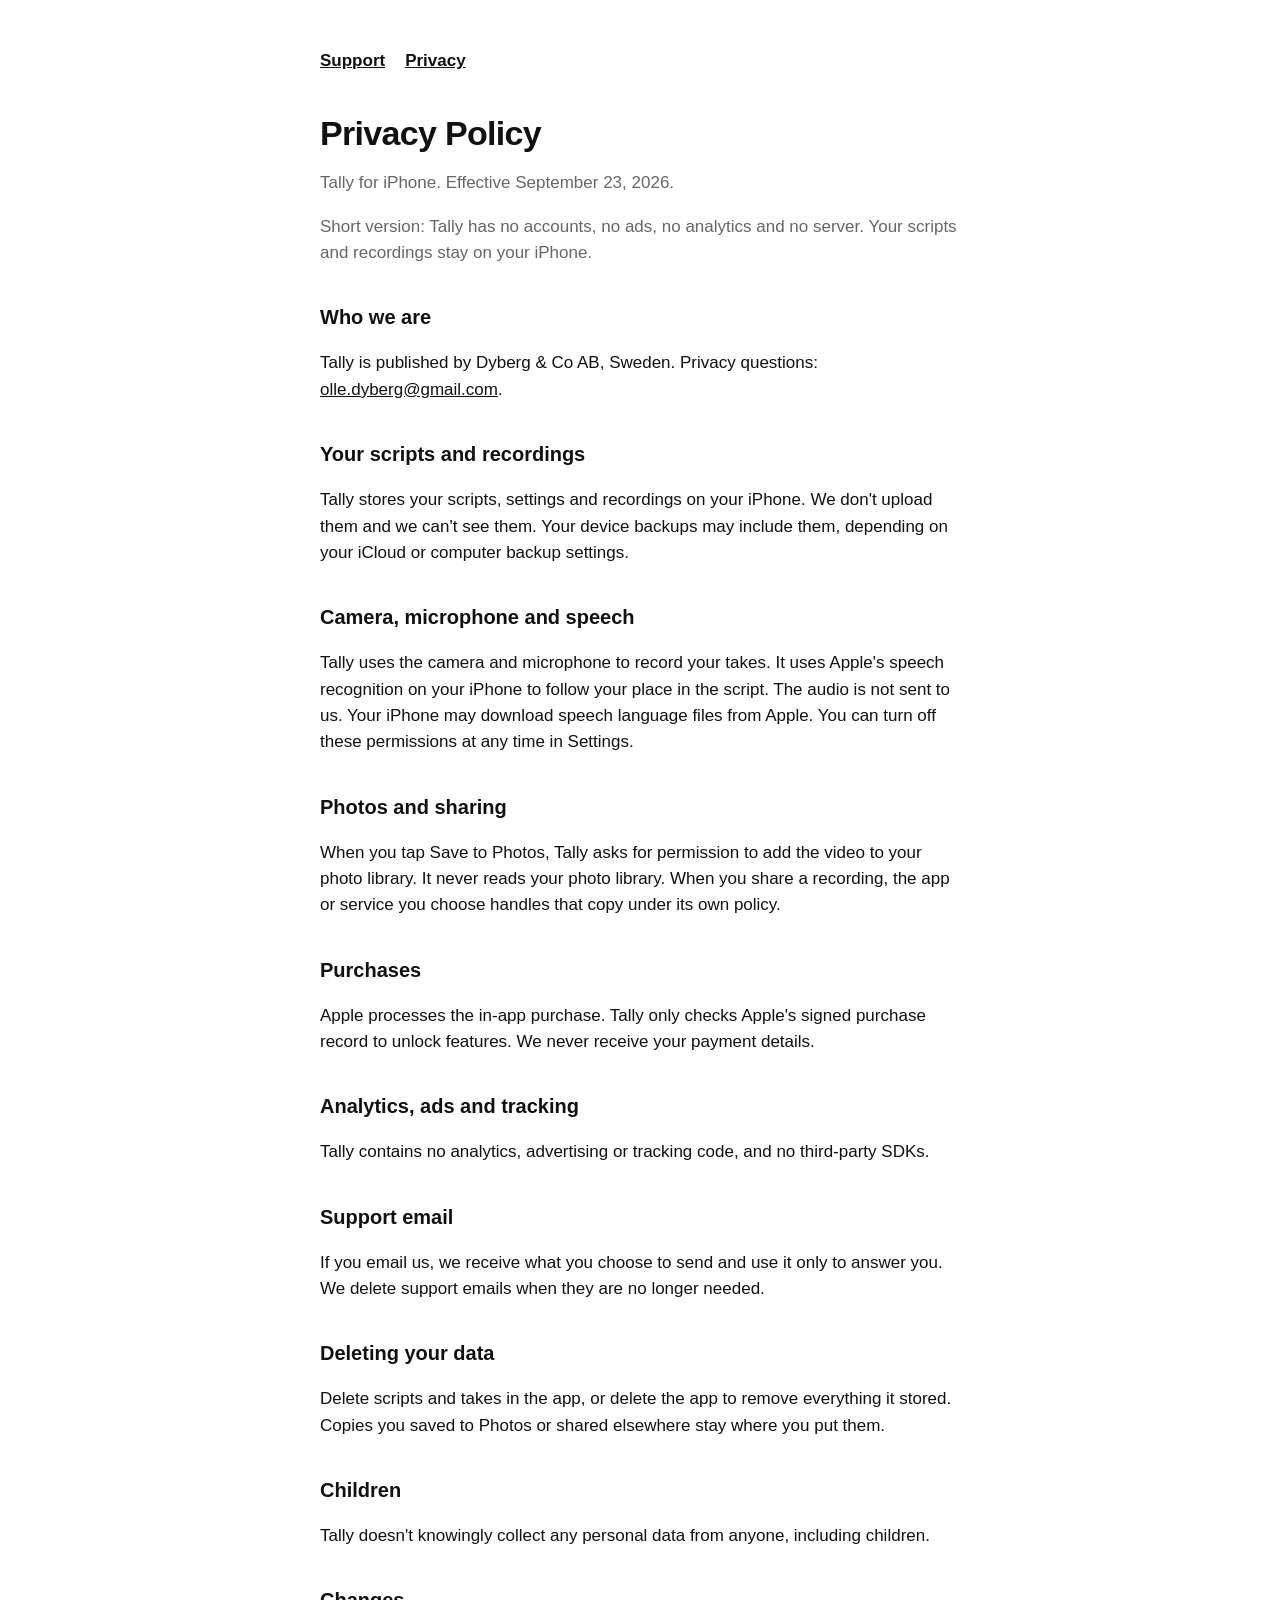
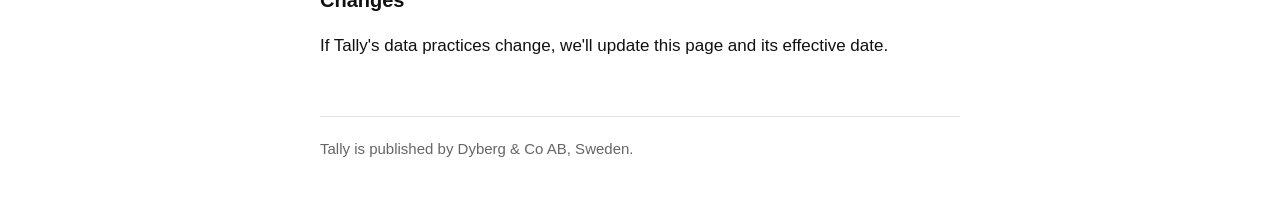
==== privacy.html @ 757ba978 "Tally support and privacy pages" ====
<!doctype html>
<html lang="en">
<head>
<meta charset="utf-8">
<meta name="viewport" content="width=device-width, initial-scale=1">
<title>Tally Privacy Policy</title>
<meta name="description" content="How Tally handles your scripts, recordings, camera, microphone and speech data.">
<link rel="stylesheet" href="style.css">
</head>
<body>
<main>
<nav><a href="./">Support</a><a href="privacy.html">Privacy</a></nav>
<h1>Privacy Policy</h1>
<p class="meta">Tally for iPhone. Effective September 23, 2026.</p>
<p class="lede">Short version: Tally has no accounts, no ads, no analytics and no server. Your scripts and recordings stay on your iPhone.</p>

<h2>Who we are</h2>
<p>Tally is published by Dyberg &amp; Co AB, Sweden. Privacy questions: <a href="mailto:olle.dyberg@gmail.com?subject=Tally%20privacy">olle.dyberg@gmail.com</a>.</p>

<h2>Your scripts and recordings</h2>
<p>Tally stores your scripts, settings and recordings on your iPhone. We don't upload them and we can't see them. Your device backups may include them, depending on your iCloud or computer backup settings.</p>

<h2>Camera, microphone and speech</h2>
<p>Tally uses the camera and microphone to record your takes. It uses Apple's speech recognition on your iPhone to follow your place in the script. The audio is not sent to us. Your iPhone may download speech language files from Apple. You can turn off these permissions at any time in Settings.</p>

<h2>Photos and sharing</h2>
<p>When you tap Save to Photos, Tally asks for permission to add the video to your photo library. It never reads your photo library. When you share a recording, the app or service you choose handles that copy under its own policy.</p>

<h2>Purchases</h2>
<p>Apple processes the in-app purchase. Tally only checks Apple's signed purchase record to unlock features. We never receive your payment details.</p>

<h2>Analytics, ads and tracking</h2>
<p>Tally contains no analytics, advertising or tracking code, and no third-party SDKs.</p>

<h2>Support email</h2>
<p>If you email us, we receive what you choose to send and use it only to answer you. We delete support emails when they are no longer needed.</p>

<h2>Deleting your data</h2>
<p>Delete scripts and takes in the app, or delete the app to remove everything it stored. Copies you saved to Photos or shared elsewhere stay where you put them.</p>

<h2>Children</h2>
<p>Tally doesn't knowingly collect any personal data from anyone, including children.</p>

<h2>Changes</h2>
<p>If Tally's data practices change, we'll update this page and its effective date.</p>

<footer>Tally is published by Dyberg &amp; Co AB, Sweden.</footer>
</main>
</body>
</html>
---- style.css ----
:root { color-scheme: light dark; --bg: #fff; --fg: #111; --muted: #666; --line: #e5e5e5; }
@media (prefers-color-scheme: dark) { :root { --bg: #000; --fg: #f2f2f2; --muted: #9a9a9a; --line: #2a2a2a; } }
* { box-sizing: border-box; }
body { margin: 0; background: var(--bg); color: var(--fg); font: 17px/1.55 -apple-system, BlinkMacSystemFont, "SF Pro Text", "Helvetica Neue", Arial, sans-serif; }
main { max-width: 680px; margin: 0 auto; padding: 48px 20px 64px; }
h1 { font-size: 34px; line-height: 1.15; margin: 0 0 8px; letter-spacing: -0.02em; }
h2 { font-size: 20px; margin: 36px 0 8px; }
p, li { color: var(--fg); }
.lede, .meta { color: var(--muted); }
nav { display: flex; gap: 20px; margin-bottom: 40px; font-weight: 600; }
a { color: inherit; }
ul { padding-left: 20px; }
footer { margin-top: 56px; padding-top: 20px; border-top: 1px solid var(--line); color: var(--muted); font-size: 15px; }
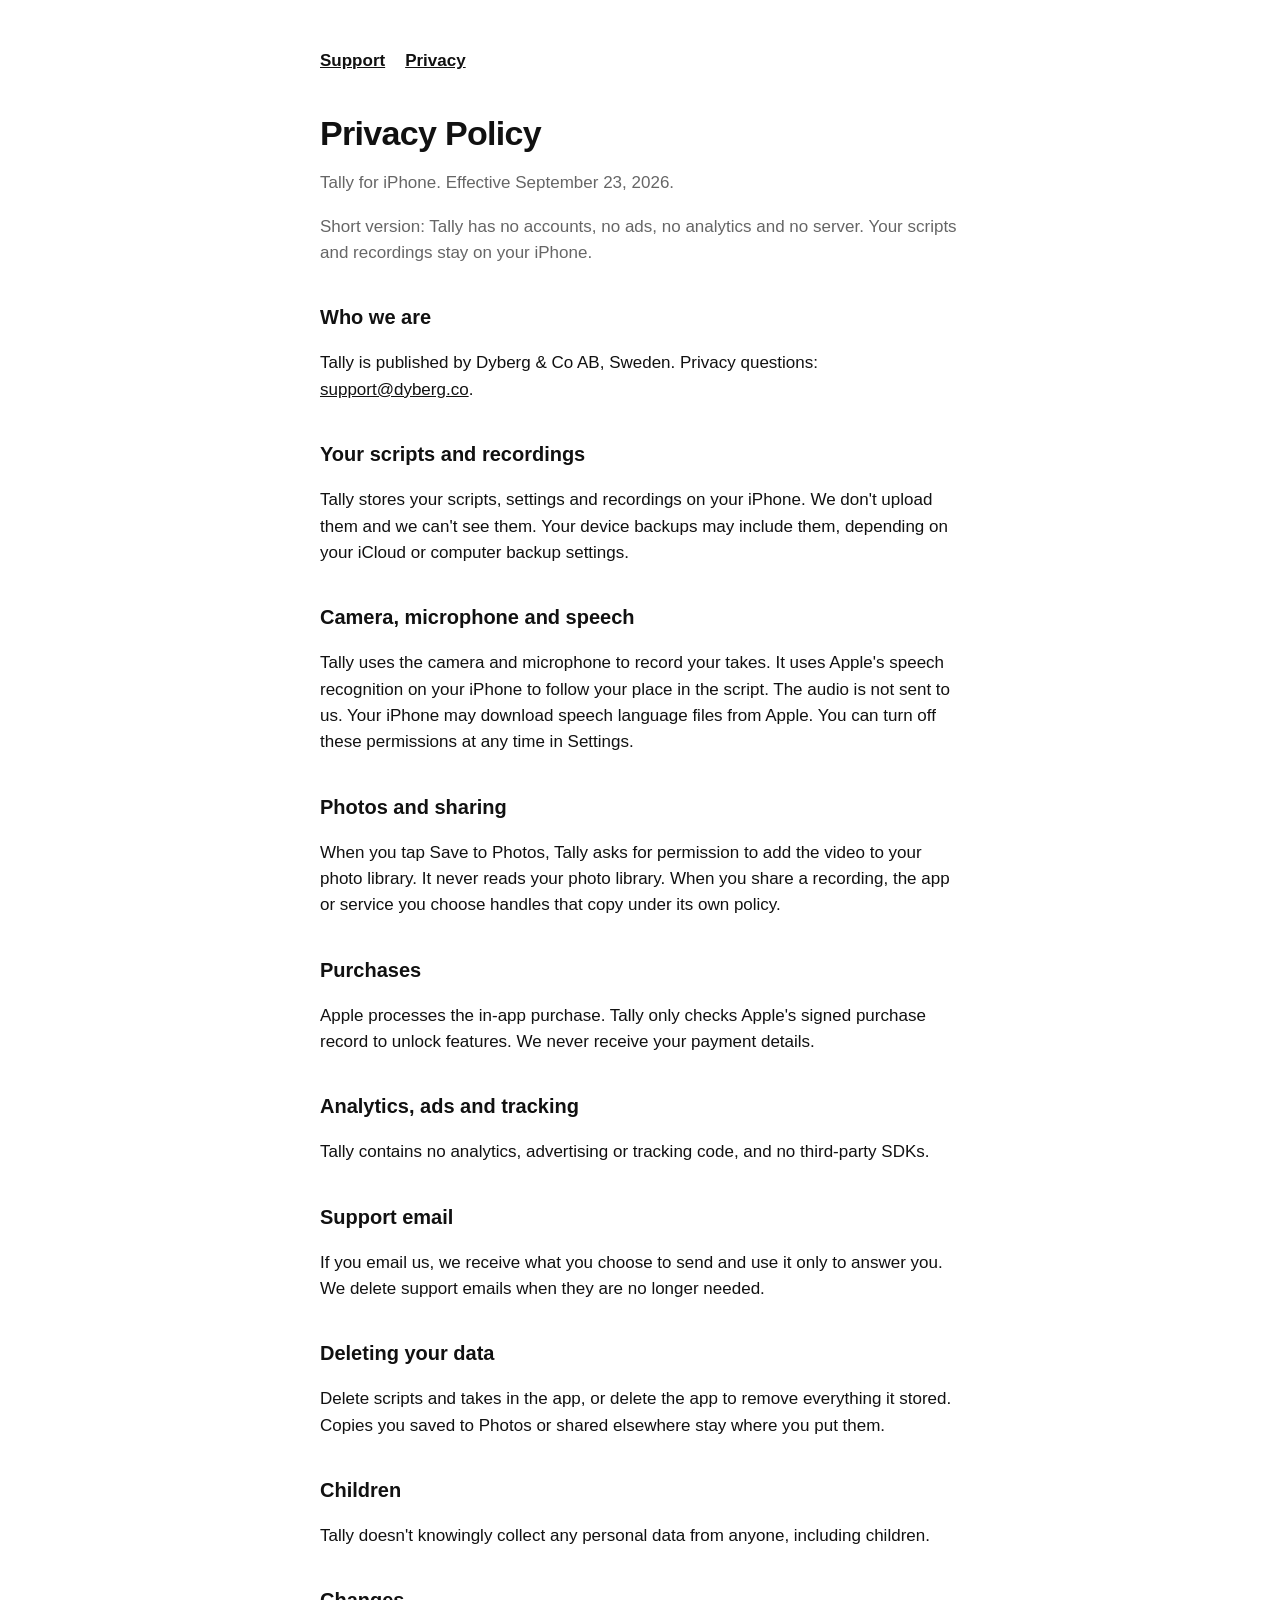
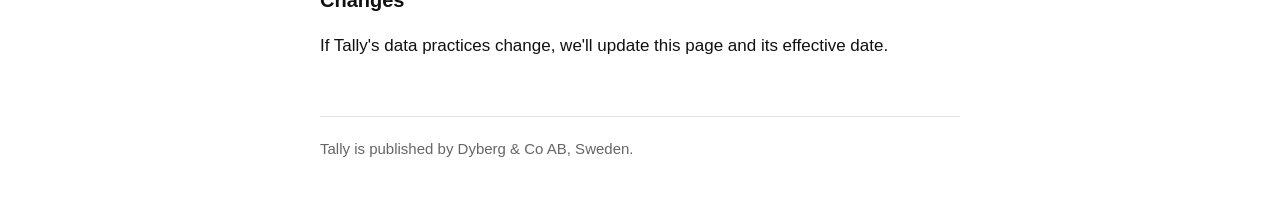
==== commit f4a1c94c: "Use support@dyberg.co as the support and privacy contact" ====
--- a/privacy.html
+++ b/privacy.html
@@ -15,7 +15,7 @@
 <p class="lede">Short version: Tally has no accounts, no ads, no analytics and no server. Your scripts and recordings stay on your iPhone.</p>
 
 <h2>Who we are</h2>
-<p>Tally is published by Dyberg &amp; Co AB, Sweden. Privacy questions: <a href="mailto:olle.dyberg@gmail.com?subject=Tally%20privacy">olle.dyberg@gmail.com</a>.</p>
+<p>Tally is published by Dyberg &amp; Co AB, Sweden. Privacy questions: <a href="mailto:support@dyberg.co?subject=Tally%20privacy">support@dyberg.co</a>.</p>
 
 <h2>Your scripts and recordings</h2>
 <p>Tally stores your scripts, settings and recordings on your iPhone. We don't upload them and we can't see them. Your device backups may include them, depending on your iCloud or computer backup settings.</p>
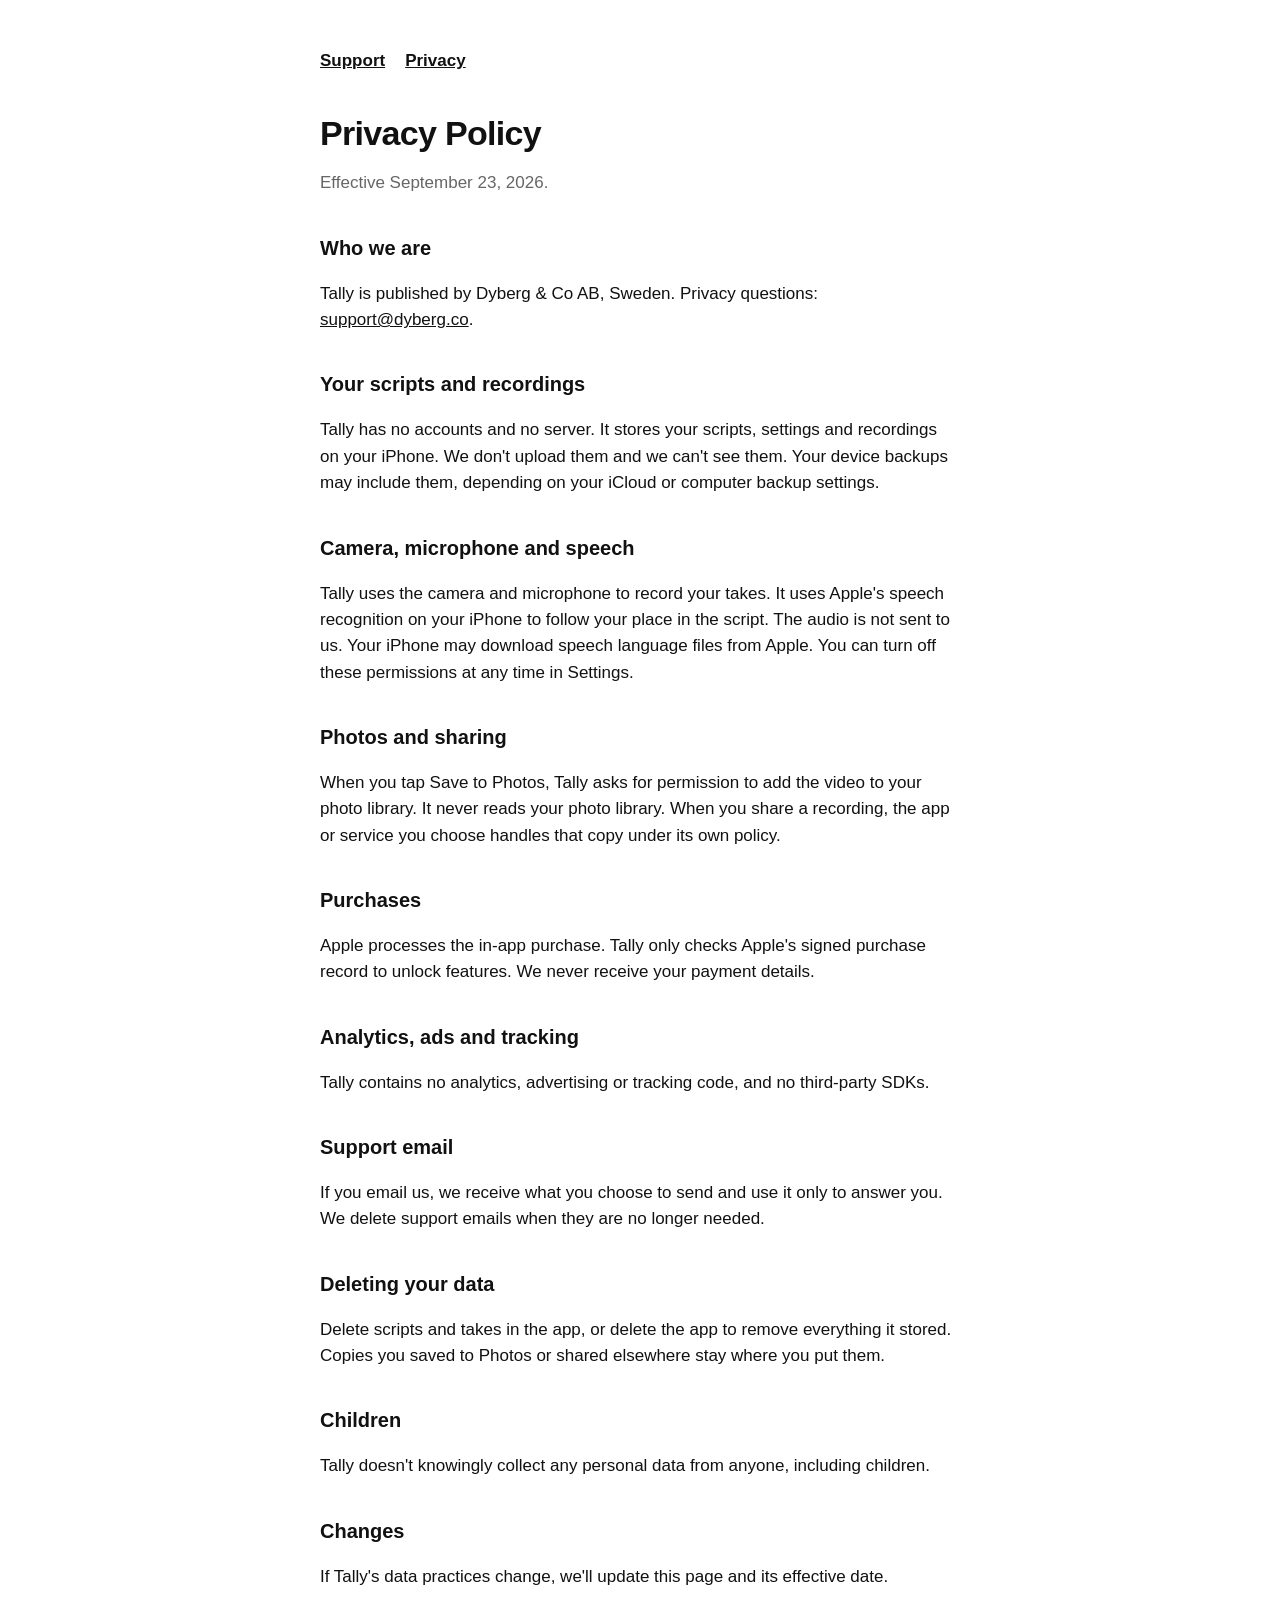
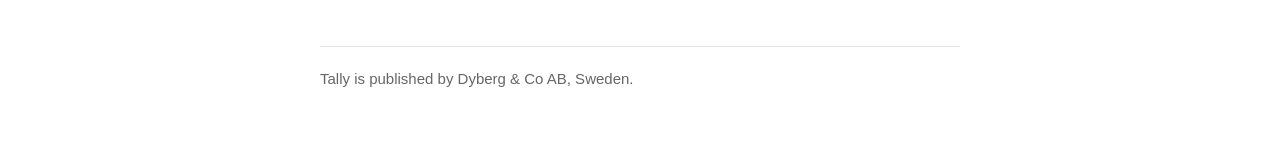
==== commit e3e7abd6: "Add four guide pages and a sitemap, and trim helper text" ====
--- a/privacy.html
+++ b/privacy.html
@@ -11,14 +11,13 @@
 <main>
 <nav><a href="./">Support</a><a href="privacy.html">Privacy</a></nav>
 <h1>Privacy Policy</h1>
-<p class="meta">Tally for iPhone. Effective September 23, 2026.</p>
-<p class="lede">Short version: Tally has no accounts, no ads, no analytics and no server. Your scripts and recordings stay on your iPhone.</p>
+<p class="meta">Effective September 23, 2026.</p>
 
 <h2>Who we are</h2>
 <p>Tally is published by Dyberg &amp; Co AB, Sweden. Privacy questions: <a href="mailto:support@dyberg.co?subject=Tally%20privacy">support@dyberg.co</a>.</p>
 
 <h2>Your scripts and recordings</h2>
-<p>Tally stores your scripts, settings and recordings on your iPhone. We don't upload them and we can't see them. Your device backups may include them, depending on your iCloud or computer backup settings.</p>
+<p>Tally has no accounts and no server. It stores your scripts, settings and recordings on your iPhone. We don't upload them and we can't see them. Your device backups may include them, depending on your iCloud or computer backup settings.</p>
 
 <h2>Camera, microphone and speech</h2>
 <p>Tally uses the camera and microphone to record your takes. It uses Apple's speech recognition on your iPhone to follow your place in the script. The audio is not sent to us. Your iPhone may download speech language files from Apple. You can turn off these permissions at any time in Settings.</p>
--- a/style.css
+++ b/style.css
@@ -11,3 +11,18 @@
 a { color: inherit; }
 ul { padding-left: 20px; }
 footer { margin-top: 56px; padding-top: 20px; border-top: 1px solid var(--line); color: var(--muted); font-size: 15px; }
+h3 { font-size: 17px; margin: 22px 0 4px; }
+ol { padding-left: 22px; }
+.cta { display: inline-block; padding: 12px 20px; border-radius: 12px; background: var(--fg); color: var(--bg); font-weight: 600; text-decoration: none; }
+.note { color: var(--muted); font-size: 15px; }
+table { border-collapse: collapse; width: 100%; font-size: 15px; }
+th, td { text-align: left; vertical-align: top; padding: 10px 8px; border-bottom: 1px solid var(--line); }
+footer ul { list-style: none; margin: 0 0 16px; padding: 0; }
+footer li { margin: 0 0 6px; }
+@media (max-width: 640px) {
+  table, thead, tbody, tr, th, td { display: block; }
+  thead { position: absolute; left: -9999px; }
+  tr { padding: 10px 0; border-bottom: 1px solid var(--line); }
+  td { border: 0; padding: 4px 0; }
+  td::before { content: attr(data-label); display: block; color: var(--muted); font-size: 13px; }
+}
